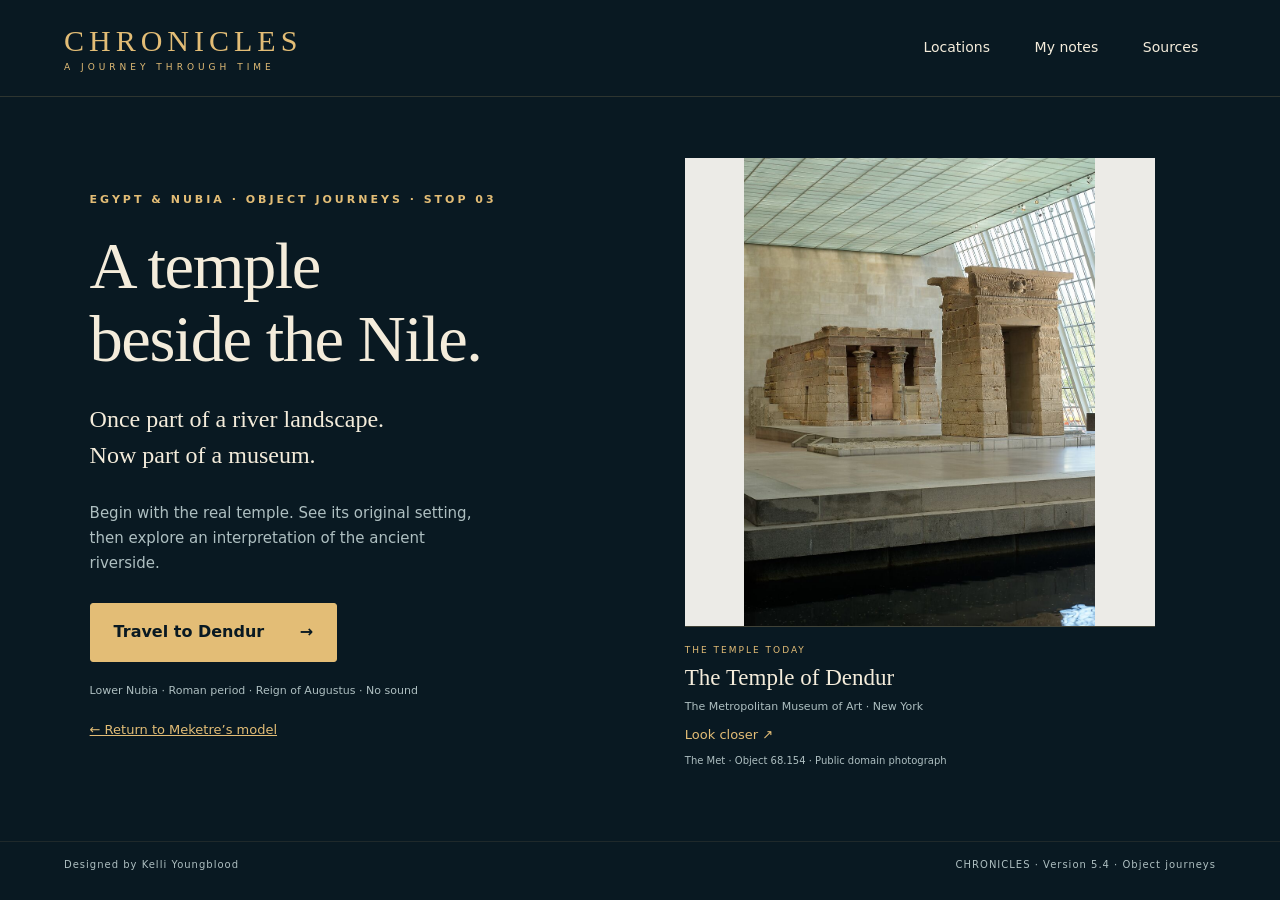
==== dendur.html @ 34f41ffd "Add files via upload" ====
<!doctype html><html lang="en"><head><meta charset="utf-8"><meta name="viewport" content="width=device-width,initial-scale=1"><title>CHRONICLES · A Temple Beside the Nile</title><meta name="description" content="Explore the Temple of Dendur from its museum home to its original Nubian setting."><link rel="stylesheet" href="styles.css?v=5.4"></head><body><a class="skip" href="#main">Skip to the tour</a><header><a class="brand" href="index.html">CHRONICLES<span>A JOURNEY THROUGH TIME</span></a><nav aria-label="Tour navigation"><button data-open="locations">Locations</button><button data-open="journal">My notes</button><button data-open="sources">Sources</button></nav></header><main id="main"><section class="museum" id="model" aria-labelledby="model-title"><div class="intro"><p class="eyebrow">EGYPT & NUBIA · OBJECT JOURNEYS · STOP 03</p><h1 id="model-title" tabindex="-1">A temple<br>beside the Nile.</h1><p class="lead">Once part of a river landscape.<br>Now part of a museum.</p><p class="instruction">Begin with the real temple. See its original setting, then explore an interpretation of the ancient riverside.</p><button id="travel" class="primary">Travel to Dendur <span aria-hidden="true">→</span></button><p class="small">Lower Nubia · Roman period · Reign of Augustus · No sound</p><a class="text-button" href="meketre.html">← Return to Meketre’s model</a></div><figure class="portrait model-photo"><img src="dendur-museum.jpg" alt="Museum photograph of the sandstone Temple of Dendur and its separate gateway inside The Met."><figcaption><span>THE TEMPLE TODAY</span><strong>The Temple of Dendur</strong>The Metropolitan Museum of Art · New York<button class="text-button" data-open="object">Look closer ↗</button><small>The Met · Object 68.154 · Public domain photograph</small></figcaption></figure></section><section id="context" class="context-screen tomb-context" hidden aria-labelledby="context-title"><div class="context-inner"><p class="eyebrow">LOWER NUBIA · THE ORIGINAL SITE</p><h1 id="context-title" tabindex="-1">Before the museum.</h1><p class="lead">A sacred home for Isis.</p><p>The temple was a dwelling for the goddess. Rituals and offerings of food, drink and clothing served her, supporting the community’s hopes for prosperity.</p><p>Dendur stood on the west bank of the Nile, south of modern Aswan. Its terrace rose above the river against a rocky slope.</p><p>This historical photograph records the temple at its original site—not how it looked when newly built.</p><button class="text-button" data-open="rescue">How did it reach New York? ↗</button><button class="primary" id="enter">Explore the ancient setting →</button><p class="small">Next: an artist’s interpretation of the riverside.</p></div><figure class="archive-photo"><p class="eyebrow">THE ORIGINAL LOCATION · CIRCA 1865–1885</p><img src="dendur-archive.jpg" alt="Antonio Beato’s historical photograph of Dendur’s gateway, small temple and terrace against a rocky slope."><figcaption><strong>Dendur in its landscape</strong><p>Photograph by Antonio Beato, circa 1865–1885, reproduced by The Met.</p><a href="https://www.metmuseum.org/essays/temple-of-dendur-gift-to-the-met" target="_blank" rel="noopener">View the museum’s account ↗</a></figcaption></figure></section><section id="bakery" class="workshop dendur" hidden aria-labelledby="bakery-title"><div class="scene-heading"><p class="eyebrow">LOWER NUBIA · REIGN OF AUGUSTUS</p><h1 id="bakery-title" tabindex="-1">Stone, river & belief.</h1><p>Choose a discovery. Compare with the real temple.</p></div><div class="hotspots" aria-label="Temple discoveries"><button class="hotspot stone" data-open="ritual"><span aria-hidden="true">+</span>A house for a goddess</button><button class="hotspot color" data-open="emperor"><span aria-hidden="true">+</span>An emperor as pharaoh</button><button class="hotspot studio" data-open="nature"><span aria-hidden="true">+</span>Nature in stone</button></div><div class="scene-bottom"><button id="return">← Return to the museum</button><button data-open="object">Compare with the real temple ↗</button><a href="index.html" class="journey-link">Return to the first journey →</a><p>AI-created interpretation · Landscape, color and restored details are interpretive.</p></div></section></main><footer><span>Designed by Kelli Youngblood</span><span>CHRONICLES · Version 5.4 · Object journeys</span></footer><dialog id="panel" aria-labelledby="panel-title"><button class="close" aria-label="Close panel">×</button><div id="panel-content"></div></dialog><div id="passage" aria-hidden="true"><p>DENDUR</p><span>Lower Nubia · Roman period</span></div><script src="dendur.js?v=5.4"></script></body></html>
---- styles.css ----
:root{color-scheme:dark;--ink:#091922;--panel:#102b36;--gold:#e3bd76;--cream:#f4ecdb;--muted:#aebfc1}*{box-sizing:border-box}body{margin:0;background:var(--ink);color:var(--cream);font:16px/1.65 system-ui,sans-serif}button,a{-webkit-tap-highlight-color:transparent}button{font:inherit;color:inherit;background:transparent;border:1px solid #63706c;border-radius:3px;padding:.65rem 1.05rem;cursor:pointer}button:hover{border-color:var(--gold);background:#e3bd7612}button:focus-visible,a:focus-visible,textarea:focus-visible{outline:3px solid var(--gold);outline-offset:5px}a{color:var(--gold)}header{display:flex;align-items:center;justify-content:space-between;padding:24px 5vw;border-bottom:1px solid #e3bd762b;gap:20px}.brand{text-decoration:none;font:30px Georgia,serif;letter-spacing:5px;color:var(--gold)}.brand span{display:block;font:9px system-ui;letter-spacing:4px;margin-top:4px}nav{display:flex;gap:9px}nav button{border-color:transparent;font-size:14px}h1,h2,h3{font-family:Georgia,serif;font-weight:400;line-height:1.1}h1{font-size:clamp(42px,5.2vw,76px);margin:20px 0 26px;letter-spacing:-1.5px}h1:focus{outline:none}h2{font-size:42px;color:var(--gold);margin:12px 0 28px}h3{font-size:24px;margin-top:30px}.eyebrow{color:var(--gold);font-size:11px;font-weight:600;letter-spacing:3px}.museum{max-width:1440px;margin:auto;min-height:calc(100svh - 156px);display:grid;grid-template-columns:1fr 1fr;align-items:center;gap:7vw;padding:38px 7vw 48px}.lead{font:24px/1.5 Georgia,serif}.instruction{max-width:410px;color:var(--muted);font-size:15px;margin:28px 0}.primary{background:var(--gold);color:var(--ink);border-color:var(--gold);font-weight:650;padding:15px 23px}.primary:hover{background:#f2cf8e}.primary span{margin-left:30px}.small,small{font-size:11px;color:var(--muted)}.small{margin-top:20px}.portrait{margin:0;align-self:center;max-width:470px;width:100%}.portrait img{width:100%;height:min(57svh,590px);object-fit:contain;display:block;background:#111c21}.portrait figcaption{border-top:1px solid #e3bd7640;padding-top:16px;font-size:11px;color:var(--muted)}figcaption span{font-size:9px;letter-spacing:2px;color:var(--gold);display:block}figcaption strong{font:23px Georgia,serif;color:var(--cream);display:block;margin:7px 0}figcaption small{display:block;font-size:10px}.text-button{border:0;padding:8px 0;color:var(--gold);display:block;font-size:13px}footer{display:flex;justify-content:space-between;padding:15px 5vw;font-size:10px;letter-spacing:1px;color:var(--muted);gap:15px;border-top:1px solid #e3bd761a}.workshop{position:relative;min-height:calc(100svh - 150px);background:linear-gradient(90deg,#07141dd9,transparent 75%),url('amarna-workshop.jpg') center/cover}.scene-heading{position:relative;padding:40px 5vw;max-width:720px}.scene-heading h1{font-size:clamp(36px,4vw,59px)}.scene-heading>p:last-child{color:#e4e3d8}.hotspots{height:360px;position:relative}.hotspot{position:absolute;background:#09212ce8;border:1px solid var(--gold);font:17px Georgia,serif;box-shadow:0 4px 22px #0005}.hotspot span{display:inline-grid;place-items:center;margin-right:10px;color:var(--gold);font:24px Georgia}.stone{left:12%;top:56%}.color{left:46%;top:68%}.studio{right:10%;top:12%}.scene-bottom{display:flex;align-items:center;flex-wrap:wrap;gap:12px;padding:20px 5vw;background:linear-gradient(transparent,#07141de6)}.scene-bottom button{background:#091922c9;font-size:12px}.scene-bottom p{margin-left:auto;max-width:290px;font-size:10px;color:#e8e0d2}dialog{border:1px solid #b08d52;border-radius:5px;background:var(--panel);color:var(--cream);width:min(680px,92vw);max-height:86svh;padding:45px;box-shadow:0 30px 100px #000a}dialog::backdrop{background:#030c14c9;backdrop-filter:blur(5px)}.close{position:absolute;right:12px;top:8px;font-size:30px;border:0;padding:0 12px}.detail-label{font-size:10px;letter-spacing:2px;color:var(--gold)}dialog p,dialog li{color:#d0dddc}dialog a{overflow-wrap:anywhere}dialog ul{padding-left:22px}dialog .source{font-size:12px;border-top:1px solid #e3bd7633;padding-top:16px;margin-top:24px}.object-detail{width:100%;max-height:50svh;object-fit:contain;background:#111c21}.location{width:100%;text-align:left;margin:12px 0;display:flex;justify-content:space-between;align-items:center}.location small{color:var(--gold)}textarea{width:100%;min-height:160px;background:var(--ink);color:var(--cream);border:1px solid #63706c;border-radius:3px;padding:15px;font:16px/1.5 system-ui}.note-actions{display:flex;gap:12px;margin-top:16px;flex-wrap:wrap}#note-status{min-height:1.5em;font-size:12px;color:var(--gold)}.skip{position:absolute;left:15px;top:-100px;z-index:20;background:var(--ink);padding:10px}.skip:focus{top:10px}#passage{position:fixed;inset:0;background:#081922;display:grid;place-content:center;text-align:center;z-index:30;pointer-events:none;opacity:0;transition:opacity .35s}#passage p{font:42px Georgia;letter-spacing:12px;color:var(--gold);margin:0 0 12px}#passage span{font-size:13px;letter-spacing:3px}#passage.active{opacity:1}[hidden]{display:none!important}@media(max-width:700px){header{padding:18px 6vw;align-items:flex-start}.brand{font-size:21px;letter-spacing:3px}.brand span{font-size:7px;letter-spacing:2px}nav{gap:0;flex-wrap:wrap;justify-content:flex-end;max-width:160px}nav button{padding:4px 7px;font-size:11px}.museum{grid-template-columns:1fr;padding:28px 7vw;gap:30px}.intro h1{font-size:48px}.lead{font-size:21px}.portrait{max-width:100%}.portrait img{height:440px;max-height:65svh}.workshop{background-position:60% center;min-height:850px}.scene-heading{padding:28px 7vw}.scene-heading h1{font-size:39px}.hotspots{height:390px;display:flex;flex-direction:column;justify-content:end;align-items:flex-start;gap:18px;padding:0 7vw 24px}.hotspot{position:static;font-size:16px}.scene-bottom{padding:20px 7vw}.scene-bottom p{margin-left:0;max-width:none}dialog{padding:40px 24px 24px}h2{font-size:34px}footer{font-size:9px;letter-spacing:0}}@media(prefers-reduced-motion:reduce){*{scroll-behavior:auto!important;transition:none!important}}

.queen{position:relative;min-height:calc(100svh - 150px);display:flex;align-items:center;background:linear-gradient(90deg,#07141df5 0%,#07141dce 34%,#07141d22 70%),url('nefertiti-interpretation.jpg') center/cover}.queen-copy{max-width:620px;padding:45px 5vw 70px}.queen-copy>p:not(.eyebrow){max-width:440px}.queen-copy>p:not(.lead):not(.eyebrow){font-size:15px;color:#d5dddd;margin:24px 0}.queen-copy h1{font-size:clamp(42px,4.6vw,66px)}.queen-copy .lead{font-size:23px}.queen-copy .primary{margin-top:12px}.interpretation{position:absolute;right:20px;bottom:10px;font-size:10px;color:#f0e8d6;background:#091922b0;padding:6px 10px;max-width:350px}.queen-copy .text-button{margin-top:5px}@media(max-width:700px){.queen{min-height:1050px;align-items:flex-end;background-position:65% top;background-size:auto 650px;background-repeat:no-repeat;background-color:var(--ink)}.queen:before{content:"";position:absolute;inset:0;background:linear-gradient(transparent 250px,#091922 580px)}.queen-copy{position:relative;padding:450px 7vw 85px;max-width:none}.queen-copy>p:not(.eyebrow){max-width:none}.interpretation{bottom:8px;left:7vw;right:7vw;max-width:none}.queen-copy h1{font-size:43px}}
.model-photo img{height:min(52svh,500px);object-fit:contain;background:#ecebe7}.context-screen{min-height:calc(100svh - 150px);display:grid;align-items:center;background:radial-gradient(ellipse at 80% 40%,#66523955,transparent 70%),#091922}.context-inner{max-width:800px;padding:60px 8vw}.context-inner>p:not(.eyebrow){max-width:540px;color:#cbd5d3}.context-inner h1{font-size:clamp(40px,4.8vw,65px)}.context-inner .primary{margin-top:20px}.bakery{background-image:linear-gradient(90deg,#07141ddd,transparent 78%),url('thebes-bakery.jpg')}.journey-link{display:inline-block;border:1px solid #e3bd7680;border-radius:3px;padding:12px 18px;color:var(--gold);text-decoration:none;margin:12px 0}.journey-link:hover{background:#e3bd7612}a.location{text-decoration:none;border:1px solid #63706c;border-radius:3px;padding:.65rem 1.05rem;color:var(--cream)}@media(max-width:700px){.model-photo img{height:auto;min-height:220px}.context-inner{padding:45px 7vw}.bakery{background-position:50% center}}

.tomb-context{grid-template-columns:minmax(0,1.2fr) minmax(0,1fr);gap:4vw;padding:35px 7vw}.tomb-context .context-inner{padding:20px 0;max-width:660px}.tomb-context h1{font-size:clamp(38px,4.2vw,60px)}.archive-photo{margin:0;max-width:460px}.archive-photo img{display:block;width:100%;max-width:380px;image-rendering:auto;border:1px solid #e3bd7633}.archive-photo figcaption{max-width:380px;padding-top:18px;font-size:12px;color:var(--muted)}.archive-photo figcaption strong{font-size:24px}.archive-photo figcaption p{margin:10px 0}.archive-photo figcaption a{font-size:12px}@media(max-width:800px){.tomb-context{grid-template-columns:1fr;padding:35px 7vw;gap:25px}.archive-photo{padding-bottom:30px}.tomb-context .context-inner{padding:0}.archive-photo img{max-width:100%;width:350px}}

.dendur{background-image:linear-gradient(90deg,#07141dd9,transparent 78%),url('dendur-riverside.jpg')}.dendur .scene-heading{max-width:680px}.dendur .stone{top:65%}.dendur .color{top:72%}.dendur .studio{top:20%}
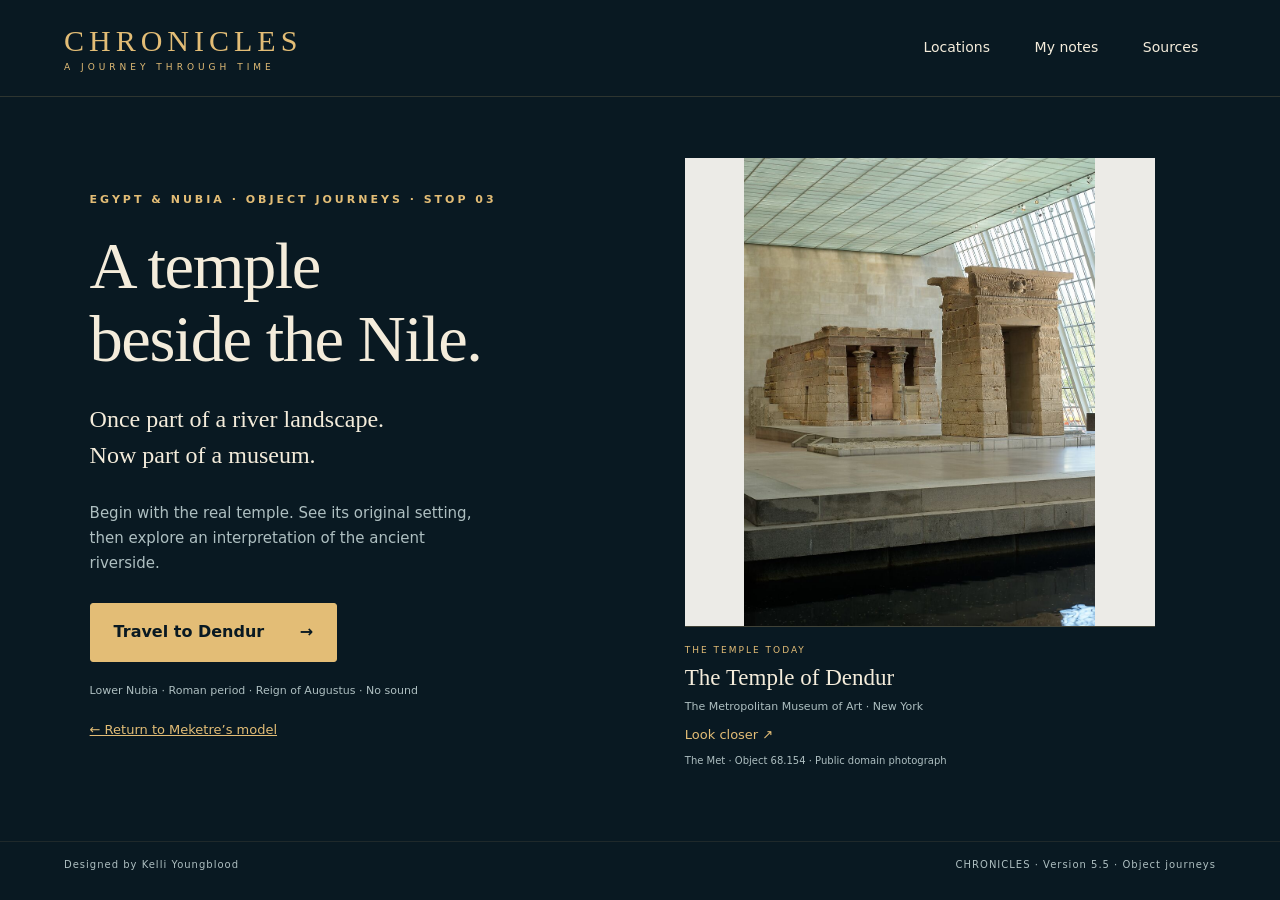
==== commit 0891f662: "Add files via upload" ====
--- a/dendur.html
+++ b/dendur.html
@@ -1 +1 @@
-<!doctype html><html lang="en"><head><meta charset="utf-8"><meta name="viewport" content="width=device-width,initial-scale=1"><title>CHRONICLES · A Temple Beside the Nile</title><meta name="description" content="Explore the Temple of Dendur from its museum home to its original Nubian setting."><link rel="stylesheet" href="styles.css?v=5.4"></head><body><a class="skip" href="#main">Skip to the tour</a><header><a class="brand" href="index.html">CHRONICLES<span>A JOURNEY THROUGH TIME</span></a><nav aria-label="Tour navigation"><button data-open="locations">Locations</button><button data-open="journal">My notes</button><button data-open="sources">Sources</button></nav></header><main id="main"><section class="museum" id="model" aria-labelledby="model-title"><div class="intro"><p class="eyebrow">EGYPT & NUBIA · OBJECT JOURNEYS · STOP 03</p><h1 id="model-title" tabindex="-1">A temple<br>beside the Nile.</h1><p class="lead">Once part of a river landscape.<br>Now part of a museum.</p><p class="instruction">Begin with the real temple. See its original setting, then explore an interpretation of the ancient riverside.</p><button id="travel" class="primary">Travel to Dendur <span aria-hidden="true">→</span></button><p class="small">Lower Nubia · Roman period · Reign of Augustus · No sound</p><a class="text-button" href="meketre.html">← Return to Meketre’s model</a></div><figure class="portrait model-photo"><img src="dendur-museum.jpg" alt="Museum photograph of the sandstone Temple of Dendur and its separate gateway inside The Met."><figcaption><span>THE TEMPLE TODAY</span><strong>The Temple of Dendur</strong>The Metropolitan Museum of Art · New York<button class="text-button" data-open="object">Look closer ↗</button><small>The Met · Object 68.154 · Public domain photograph</small></figcaption></figure></section><section id="context" class="context-screen tomb-context" hidden aria-labelledby="context-title"><div class="context-inner"><p class="eyebrow">LOWER NUBIA · THE ORIGINAL SITE</p><h1 id="context-title" tabindex="-1">Before the museum.</h1><p class="lead">A sacred home for Isis.</p><p>The temple was a dwelling for the goddess. Rituals and offerings of food, drink and clothing served her, supporting the community’s hopes for prosperity.</p><p>Dendur stood on the west bank of the Nile, south of modern Aswan. Its terrace rose above the river against a rocky slope.</p><p>This historical photograph records the temple at its original site—not how it looked when newly built.</p><button class="text-button" data-open="rescue">How did it reach New York? ↗</button><button class="primary" id="enter">Explore the ancient setting →</button><p class="small">Next: an artist’s interpretation of the riverside.</p></div><figure class="archive-photo"><p class="eyebrow">THE ORIGINAL LOCATION · CIRCA 1865–1885</p><img src="dendur-archive.jpg" alt="Antonio Beato’s historical photograph of Dendur’s gateway, small temple and terrace against a rocky slope."><figcaption><strong>Dendur in its landscape</strong><p>Photograph by Antonio Beato, circa 1865–1885, reproduced by The Met.</p><a href="https://www.metmuseum.org/essays/temple-of-dendur-gift-to-the-met" target="_blank" rel="noopener">View the museum’s account ↗</a></figcaption></figure></section><section id="bakery" class="workshop dendur" hidden aria-labelledby="bakery-title"><div class="scene-heading"><p class="eyebrow">LOWER NUBIA · REIGN OF AUGUSTUS</p><h1 id="bakery-title" tabindex="-1">Stone, river & belief.</h1><p>Choose a discovery. Compare with the real temple.</p></div><div class="hotspots" aria-label="Temple discoveries"><button class="hotspot stone" data-open="ritual"><span aria-hidden="true">+</span>A house for a goddess</button><button class="hotspot color" data-open="emperor"><span aria-hidden="true">+</span>An emperor as pharaoh</button><button class="hotspot studio" data-open="nature"><span aria-hidden="true">+</span>Nature in stone</button></div><div class="scene-bottom"><button id="return">← Return to the museum</button><button data-open="object">Compare with the real temple ↗</button><a href="index.html" class="journey-link">Return to the first journey →</a><p>AI-created interpretation · Landscape, color and restored details are interpretive.</p></div></section></main><footer><span>Designed by Kelli Youngblood</span><span>CHRONICLES · Version 5.4 · Object journeys</span></footer><dialog id="panel" aria-labelledby="panel-title"><button class="close" aria-label="Close panel">×</button><div id="panel-content"></div></dialog><div id="passage" aria-hidden="true"><p>DENDUR</p><span>Lower Nubia · Roman period</span></div><script src="dendur.js?v=5.4"></script></body></html>
+<!doctype html><html lang="en"><head><meta charset="utf-8"><meta name="viewport" content="width=device-width,initial-scale=1"><title>CHRONICLES · A Temple Beside the Nile</title><meta name="description" content="Explore the Temple of Dendur from its museum home to its original Nubian setting."><link rel="stylesheet" href="styles.css?v=5.5"></head><body><a class="skip" href="#main">Skip to the tour</a><header><a class="brand" href="index.html">CHRONICLES<span>A JOURNEY THROUGH TIME</span></a><nav aria-label="Tour navigation"><button data-open="locations">Locations</button><button data-open="journal">My notes</button><button data-open="sources">Sources</button></nav></header><main id="main"><section class="museum" id="model" aria-labelledby="model-title"><div class="intro"><p class="eyebrow">EGYPT & NUBIA · OBJECT JOURNEYS · STOP 03</p><h1 id="model-title" tabindex="-1">A temple<br>beside the Nile.</h1><p class="lead">Once part of a river landscape.<br>Now part of a museum.</p><p class="instruction">Begin with the real temple. See its original setting, then explore an interpretation of the ancient riverside.</p><button id="travel" class="primary">Travel to Dendur <span aria-hidden="true">→</span></button><p class="small">Lower Nubia · Roman period · Reign of Augustus · No sound</p><a class="text-button" href="meketre.html">← Return to Meketre’s model</a></div><figure class="portrait model-photo"><img src="dendur-museum.jpg" alt="Museum photograph of the sandstone Temple of Dendur and its separate gateway inside The Met."><figcaption><span>THE TEMPLE TODAY</span><strong>The Temple of Dendur</strong>The Metropolitan Museum of Art · New York<button class="text-button" data-open="object">Look closer ↗</button><small>The Met · Object 68.154 · Public domain photograph</small></figcaption></figure></section><section id="context" class="context-screen tomb-context" hidden aria-labelledby="context-title"><div class="context-inner"><p class="eyebrow">LOWER NUBIA · THE ORIGINAL SITE</p><h1 id="context-title" tabindex="-1">Before the museum.</h1><p class="lead">A sacred home for Isis.</p><p>The temple was a dwelling for the goddess. Rituals and offerings of food, drink and clothing served her, supporting the community’s hopes for prosperity.</p><p>Dendur stood on the west bank of the Nile, south of modern Aswan. Its terrace rose above the river against a rocky slope.</p><p>This historical photograph records the temple at its original site—not how it looked when newly built.</p><button class="text-button" data-open="rescue">How did it reach New York? ↗</button><button class="primary" id="enter">Explore the ancient setting →</button><p class="small">Next: an artist’s interpretation of the riverside.</p></div><figure class="archive-photo"><p class="eyebrow">THE ORIGINAL LOCATION · CIRCA 1865–1885</p><img src="dendur-archive.jpg" alt="Antonio Beato’s historical photograph of Dendur’s gateway, small temple and terrace against a rocky slope."><figcaption><strong>Dendur in its landscape</strong><p>Photograph by Antonio Beato, circa 1865–1885, reproduced by The Met.</p><a href="https://www.metmuseum.org/essays/temple-of-dendur-gift-to-the-met" target="_blank" rel="noopener">View the museum’s account ↗</a></figcaption></figure></section><section id="bakery" class="workshop dendur" hidden aria-labelledby="bakery-title"><div class="scene-heading"><p class="eyebrow">LOWER NUBIA · REIGN OF AUGUSTUS</p><h1 id="bakery-title" tabindex="-1">Stone, river & belief.</h1><p>Choose a discovery. Compare with the real temple.</p></div><div class="hotspots" aria-label="Temple discoveries"><button class="hotspot stone" data-open="ritual"><span aria-hidden="true">+</span>A house for a goddess</button><button class="hotspot color" data-open="emperor"><span aria-hidden="true">+</span>An emperor as pharaoh</button><button class="hotspot studio" data-open="nature"><span aria-hidden="true">+</span>Nature in stone</button></div><div class="scene-bottom"><button id="return">← Return to the museum</button><button data-open="object">Compare with the real temple ↗</button><a href="index.html" class="journey-link">Return to the first journey →</a><p>AI-created interpretation · Landscape, color and restored details are interpretive.</p></div></section></main><footer><span>Designed by Kelli Youngblood</span><span>CHRONICLES · Version 5.5 · Object journeys</span></footer><dialog id="panel" aria-labelledby="panel-title"><button class="close" aria-label="Close panel">×</button><div id="panel-content"></div></dialog><div id="passage" aria-hidden="true"><p>DENDUR</p><span>Lower Nubia · Roman period</span></div><script src="dendur.js?v=5.5"></script></body></html>
--- a/styles.css
+++ b/styles.css
@@ -6,3 +6,5 @@
 .tomb-context{grid-template-columns:minmax(0,1.2fr) minmax(0,1fr);gap:4vw;padding:35px 7vw}.tomb-context .context-inner{padding:20px 0;max-width:660px}.tomb-context h1{font-size:clamp(38px,4.2vw,60px)}.archive-photo{margin:0;max-width:460px}.archive-photo img{display:block;width:100%;max-width:380px;image-rendering:auto;border:1px solid #e3bd7633}.archive-photo figcaption{max-width:380px;padding-top:18px;font-size:12px;color:var(--muted)}.archive-photo figcaption strong{font-size:24px}.archive-photo figcaption p{margin:10px 0}.archive-photo figcaption a{font-size:12px}@media(max-width:800px){.tomb-context{grid-template-columns:1fr;padding:35px 7vw;gap:25px}.archive-photo{padding-bottom:30px}.tomb-context .context-inner{padding:0}.archive-photo img{max-width:100%;width:350px}}
 
 .dendur{background-image:linear-gradient(90deg,#07141dd9,transparent 78%),url('dendur-riverside.jpg')}.dendur .scene-heading{max-width:680px}.dendur .stone{top:65%}.dendur .color{top:72%}.dendur .studio{top:20%}
+
+.relief-photo{margin:0 0 22px}.relief-photo img{display:block;width:100%;height:auto;max-height:58svh;object-fit:contain;background:#0a2029}.relief-photo figcaption{padding:14px 0;border-bottom:1px solid #e3bd7633}.relief-photo figcaption strong{font:17px system-ui,sans-serif;color:var(--gold)}.relief-photo figcaption p{font-size:13px;margin:8px 0}.relief-photo figcaption small{font-size:10px;display:block}
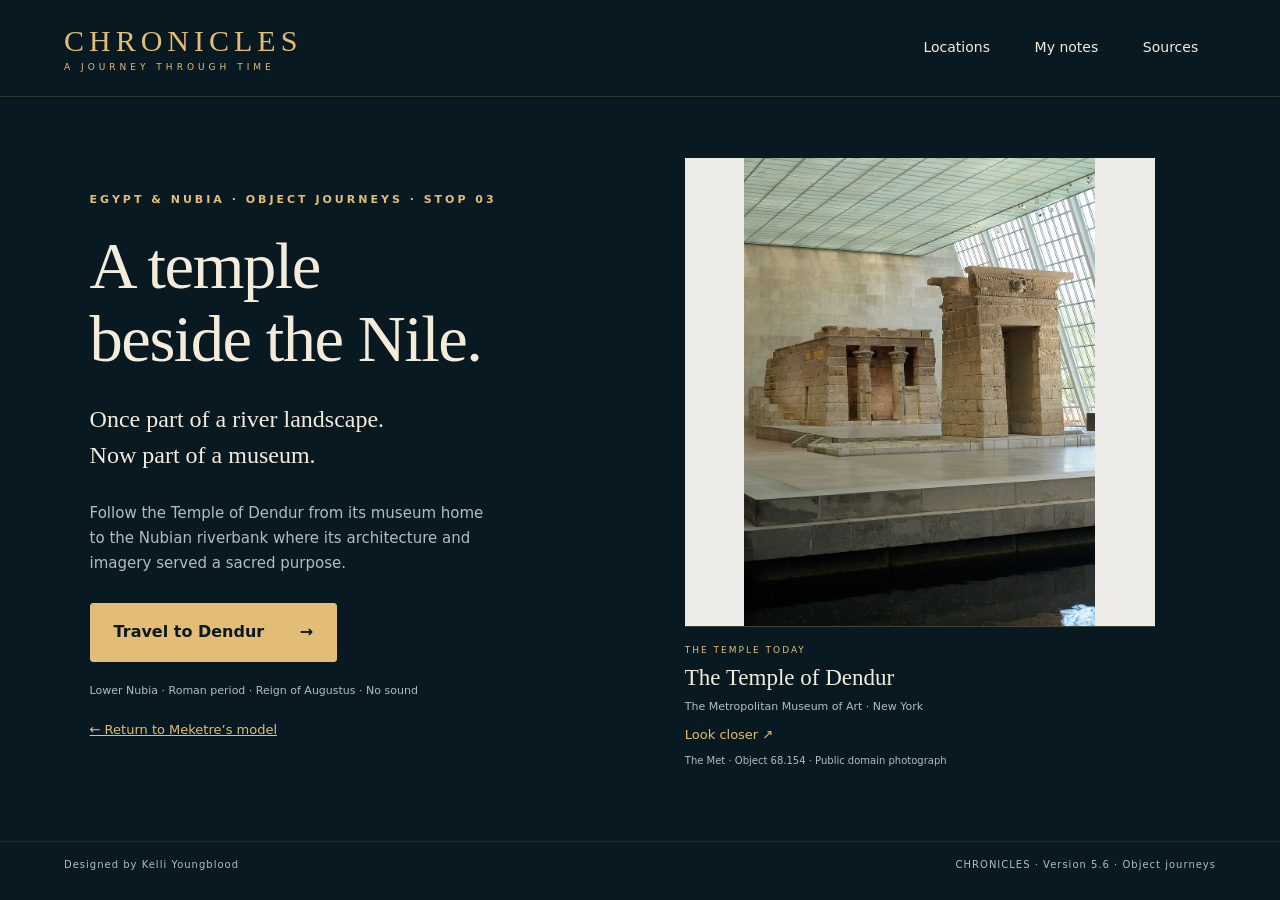
==== commit 759aea1b: "Add files via upload" ====
--- a/dendur.html
+++ b/dendur.html
@@ -1 +1 @@
-<!doctype html><html lang="en"><head><meta charset="utf-8"><meta name="viewport" content="width=device-width,initial-scale=1"><title>CHRONICLES · A Temple Beside the Nile</title><meta name="description" content="Explore the Temple of Dendur from its museum home to its original Nubian setting."><link rel="stylesheet" href="styles.css?v=5.5"></head><body><a class="skip" href="#main">Skip to the tour</a><header><a class="brand" href="index.html">CHRONICLES<span>A JOURNEY THROUGH TIME</span></a><nav aria-label="Tour navigation"><button data-open="locations">Locations</button><button data-open="journal">My notes</button><button data-open="sources">Sources</button></nav></header><main id="main"><section class="museum" id="model" aria-labelledby="model-title"><div class="intro"><p class="eyebrow">EGYPT & NUBIA · OBJECT JOURNEYS · STOP 03</p><h1 id="model-title" tabindex="-1">A temple<br>beside the Nile.</h1><p class="lead">Once part of a river landscape.<br>Now part of a museum.</p><p class="instruction">Begin with the real temple. See its original setting, then explore an interpretation of the ancient riverside.</p><button id="travel" class="primary">Travel to Dendur <span aria-hidden="true">→</span></button><p class="small">Lower Nubia · Roman period · Reign of Augustus · No sound</p><a class="text-button" href="meketre.html">← Return to Meketre’s model</a></div><figure class="portrait model-photo"><img src="dendur-museum.jpg" alt="Museum photograph of the sandstone Temple of Dendur and its separate gateway inside The Met."><figcaption><span>THE TEMPLE TODAY</span><strong>The Temple of Dendur</strong>The Metropolitan Museum of Art · New York<button class="text-button" data-open="object">Look closer ↗</button><small>The Met · Object 68.154 · Public domain photograph</small></figcaption></figure></section><section id="context" class="context-screen tomb-context" hidden aria-labelledby="context-title"><div class="context-inner"><p class="eyebrow">LOWER NUBIA · THE ORIGINAL SITE</p><h1 id="context-title" tabindex="-1">Before the museum.</h1><p class="lead">A sacred home for Isis.</p><p>The temple was a dwelling for the goddess. Rituals and offerings of food, drink and clothing served her, supporting the community’s hopes for prosperity.</p><p>Dendur stood on the west bank of the Nile, south of modern Aswan. Its terrace rose above the river against a rocky slope.</p><p>This historical photograph records the temple at its original site—not how it looked when newly built.</p><button class="text-button" data-open="rescue">How did it reach New York? ↗</button><button class="primary" id="enter">Explore the ancient setting →</button><p class="small">Next: an artist’s interpretation of the riverside.</p></div><figure class="archive-photo"><p class="eyebrow">THE ORIGINAL LOCATION · CIRCA 1865–1885</p><img src="dendur-archive.jpg" alt="Antonio Beato’s historical photograph of Dendur’s gateway, small temple and terrace against a rocky slope."><figcaption><strong>Dendur in its landscape</strong><p>Photograph by Antonio Beato, circa 1865–1885, reproduced by The Met.</p><a href="https://www.metmuseum.org/essays/temple-of-dendur-gift-to-the-met" target="_blank" rel="noopener">View the museum’s account ↗</a></figcaption></figure></section><section id="bakery" class="workshop dendur" hidden aria-labelledby="bakery-title"><div class="scene-heading"><p class="eyebrow">LOWER NUBIA · REIGN OF AUGUSTUS</p><h1 id="bakery-title" tabindex="-1">Stone, river & belief.</h1><p>Choose a discovery. Compare with the real temple.</p></div><div class="hotspots" aria-label="Temple discoveries"><button class="hotspot stone" data-open="ritual"><span aria-hidden="true">+</span>A house for a goddess</button><button class="hotspot color" data-open="emperor"><span aria-hidden="true">+</span>An emperor as pharaoh</button><button class="hotspot studio" data-open="nature"><span aria-hidden="true">+</span>Nature in stone</button></div><div class="scene-bottom"><button id="return">← Return to the museum</button><button data-open="object">Compare with the real temple ↗</button><a href="index.html" class="journey-link">Return to the first journey →</a><p>AI-created interpretation · Landscape, color and restored details are interpretive.</p></div></section></main><footer><span>Designed by Kelli Youngblood</span><span>CHRONICLES · Version 5.5 · Object journeys</span></footer><dialog id="panel" aria-labelledby="panel-title"><button class="close" aria-label="Close panel">×</button><div id="panel-content"></div></dialog><div id="passage" aria-hidden="true"><p>DENDUR</p><span>Lower Nubia · Roman period</span></div><script src="dendur.js?v=5.5"></script></body></html>
+<!doctype html><html lang="en"><head><meta charset="utf-8"><meta name="viewport" content="width=device-width,initial-scale=1"><title>CHRONICLES · A Temple Beside the Nile</title><meta name="description" content="Explore the Temple of Dendur from its museum home to its original Nubian setting."><link rel="stylesheet" href="styles.css?v=5.6"></head><body><a class="skip" href="#main">Skip to the tour</a><header><a class="brand" href="index.html">CHRONICLES<span>A JOURNEY THROUGH TIME</span></a><nav aria-label="Tour navigation"><button data-open="locations">Locations</button><button data-open="journal">My notes</button><button data-open="sources">Sources</button></nav></header><main id="main"><section class="museum" id="model" aria-labelledby="model-title"><div class="intro"><p class="eyebrow">EGYPT & NUBIA · OBJECT JOURNEYS · STOP 03</p><h1 id="model-title" tabindex="-1">A temple<br>beside the Nile.</h1><p class="lead">Once part of a river landscape.<br>Now part of a museum.</p><p class="instruction">Follow the Temple of Dendur from its museum home to the Nubian riverbank where its architecture and imagery served a sacred purpose.</p><button id="travel" class="primary">Travel to Dendur <span aria-hidden="true">→</span></button><p class="small">Lower Nubia · Roman period · Reign of Augustus · No sound</p><a class="text-button" href="meketre.html">← Return to Meketre’s model</a></div><figure class="portrait model-photo"><img src="dendur-museum.jpg" alt="Museum photograph of the sandstone Temple of Dendur and its separate gateway inside The Met."><figcaption><span>THE TEMPLE TODAY</span><strong>The Temple of Dendur</strong>The Metropolitan Museum of Art · New York<button class="text-button" data-open="object">Look closer ↗</button><small>The Met · Object 68.154 · Public domain photograph</small></figcaption></figure></section><section id="context" class="context-screen tomb-context" hidden aria-labelledby="context-title"><div class="context-inner"><p class="eyebrow">LOWER NUBIA · THE ORIGINAL SITE</p><h1 id="context-title" tabindex="-1">Before the museum.</h1><p class="lead">A sacred home for Isis.</p><p>The temple was a dwelling for the goddess. Rituals and offerings of food, drink and clothing served her, supporting the community’s hopes for prosperity.</p><p>Dendur stood on the west bank of the Nile, south of modern Aswan. Its terrace rose above the river against a rocky slope.</p><p>This historical photograph records the temple at its original site—not how it looked when newly built.</p><button class="text-button" data-open="rescue">How did it reach New York? ↗</button><button class="primary" id="enter">Explore the ancient setting →</button><p class="small">Next: an artist’s interpretation of the riverside.</p></div><figure class="archive-photo"><p class="eyebrow">THE ORIGINAL LOCATION · CIRCA 1865–1885</p><img src="dendur-archive.jpg" alt="Antonio Beato’s historical photograph of Dendur’s gateway, small temple and terrace against a rocky slope."><figcaption><strong>Dendur in its landscape</strong><p>Photograph by Antonio Beato, circa 1865–1885, reproduced by The Met.</p><a href="https://www.metmuseum.org/essays/temple-of-dendur-gift-to-the-met" target="_blank" rel="noopener">View the museum’s account ↗</a></figcaption></figure></section><section id="bakery" class="workshop dendur" hidden aria-labelledby="bakery-title"><div class="scene-heading"><p class="eyebrow">LOWER NUBIA · REIGN OF AUGUSTUS</p><h1 id="bakery-title" tabindex="-1">Stone, river & belief.</h1><p>Choose a discovery. Compare with the real temple.</p></div><div class="hotspots" aria-label="Temple discoveries"><button class="hotspot stone" data-open="ritual"><span aria-hidden="true">+</span>A house for a goddess</button><button class="hotspot color" data-open="emperor"><span aria-hidden="true">+</span>An emperor as pharaoh</button><button class="hotspot studio" data-open="nature"><span aria-hidden="true">+</span>Nature in stone</button></div><div class="scene-bottom"><button id="return">← Return to the museum</button><button data-open="object">Compare with the real temple ↗</button><a href="index.html" class="journey-link">Return to the first journey →</a><p>AI-created interpretation · Landscape, color and restored details are interpretive.</p></div></section></main><footer><span>Designed by Kelli Youngblood</span><span>CHRONICLES · Version 5.6 · Object journeys</span></footer><dialog id="panel" aria-labelledby="panel-title"><button class="close" aria-label="Close panel">×</button><div id="panel-content"></div></dialog><div id="passage" aria-hidden="true"><p>DENDUR</p><span>Lower Nubia · Roman period</span></div><script src="dendur.js?v=5.6"></script></body></html>
--- a/styles.css
+++ b/styles.css
@@ -8,3 +8,5 @@
 .dendur{background-image:linear-gradient(90deg,#07141dd9,transparent 78%),url('dendur-riverside.jpg')}.dendur .scene-heading{max-width:680px}.dendur .stone{top:65%}.dendur .color{top:72%}.dendur .studio{top:20%}
 
 .relief-photo{margin:0 0 22px}.relief-photo img{display:block;width:100%;height:auto;max-height:58svh;object-fit:contain;background:#0a2029}.relief-photo figcaption{padding:14px 0;border-bottom:1px solid #e3bd7633}.relief-photo figcaption strong{font:17px system-ui,sans-serif;color:var(--gold)}.relief-photo figcaption p{font-size:13px;margin:8px 0}.relief-photo figcaption small{font-size:10px;display:block}
+
+.evidence-figure{margin:24px 0}.evidence-figure>img{display:block;width:100%;height:auto;object-fit:contain}.evidence-figure figcaption{padding:12px 0 16px;border-bottom:1px solid #e3bd7633;color:var(--muted);font-size:11px;line-height:1.6}.evidence-figure figcaption strong{font:18px Georgia,serif;color:var(--cream);display:block}.evidence-figure figcaption p{font-size:12px;margin:8px 0}.evidence-details{border:1px solid #e3bd7640;padding:12px;margin:18px 0}.evidence-details summary{cursor:pointer;color:var(--gold);font-size:14px}.evidence-figure.plan>img{max-height:580px;background:#fff}.base-detail{height:170px;overflow:hidden;background:#10212a;position:relative}.base-detail img{width:100%;height:auto;position:absolute;bottom:-14%;left:0}.evidence-details>.object-detail{margin-top:14px}@media(max-width:500px){.base-detail{height:120px}.base-detail img{bottom:-6%}}
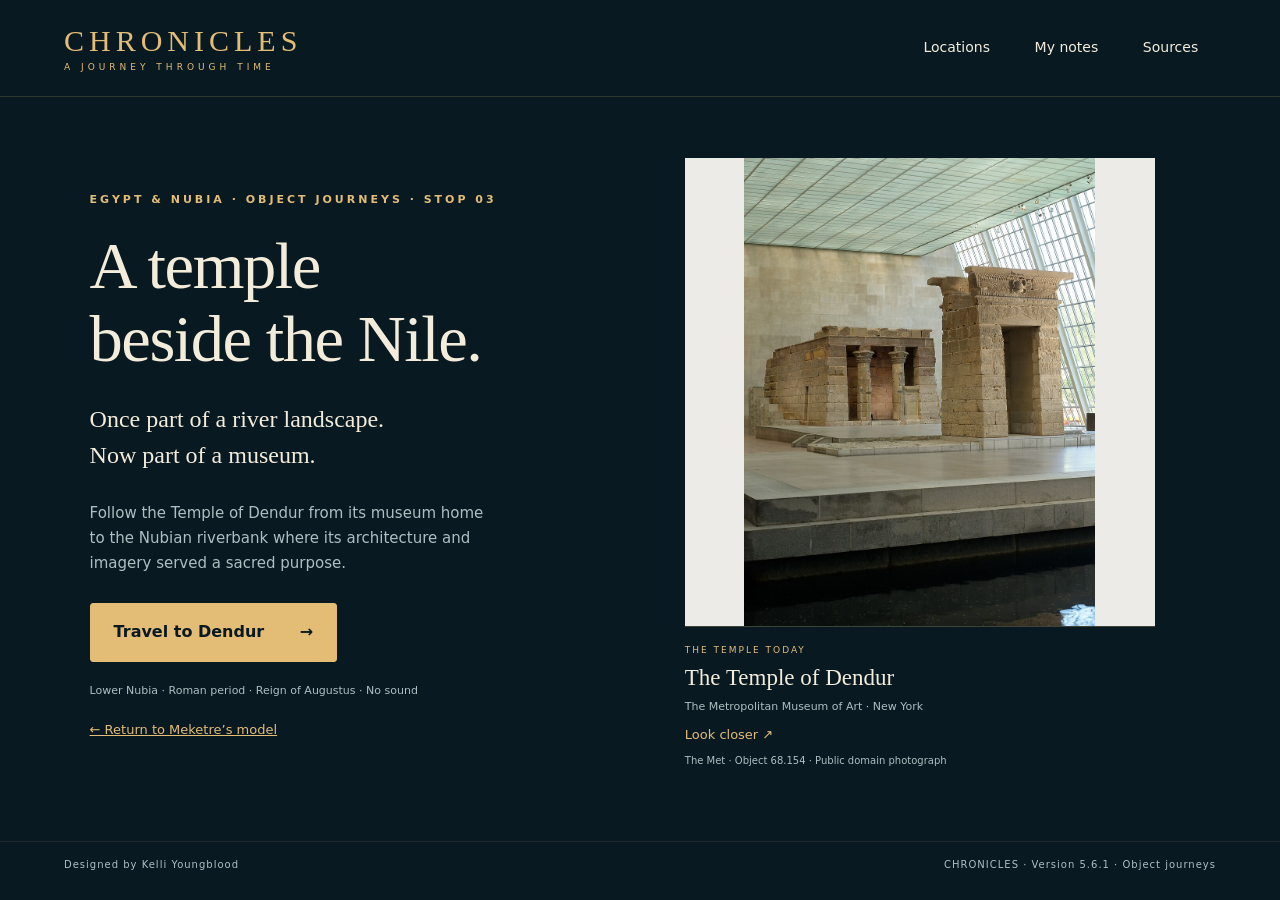
==== commit 6e5d0e3e: "Add files via upload" ====
--- a/dendur.html
+++ b/dendur.html
@@ -1 +1 @@
-<!doctype html><html lang="en"><head><meta charset="utf-8"><meta name="viewport" content="width=device-width,initial-scale=1"><title>CHRONICLES · A Temple Beside the Nile</title><meta name="description" content="Explore the Temple of Dendur from its museum home to its original Nubian setting."><link rel="stylesheet" href="styles.css?v=5.6"></head><body><a class="skip" href="#main">Skip to the tour</a><header><a class="brand" href="index.html">CHRONICLES<span>A JOURNEY THROUGH TIME</span></a><nav aria-label="Tour navigation"><button data-open="locations">Locations</button><button data-open="journal">My notes</button><button data-open="sources">Sources</button></nav></header><main id="main"><section class="museum" id="model" aria-labelledby="model-title"><div class="intro"><p class="eyebrow">EGYPT & NUBIA · OBJECT JOURNEYS · STOP 03</p><h1 id="model-title" tabindex="-1">A temple<br>beside the Nile.</h1><p class="lead">Once part of a river landscape.<br>Now part of a museum.</p><p class="instruction">Follow the Temple of Dendur from its museum home to the Nubian riverbank where its architecture and imagery served a sacred purpose.</p><button id="travel" class="primary">Travel to Dendur <span aria-hidden="true">→</span></button><p class="small">Lower Nubia · Roman period · Reign of Augustus · No sound</p><a class="text-button" href="meketre.html">← Return to Meketre’s model</a></div><figure class="portrait model-photo"><img src="dendur-museum.jpg" alt="Museum photograph of the sandstone Temple of Dendur and its separate gateway inside The Met."><figcaption><span>THE TEMPLE TODAY</span><strong>The Temple of Dendur</strong>The Metropolitan Museum of Art · New York<button class="text-button" data-open="object">Look closer ↗</button><small>The Met · Object 68.154 · Public domain photograph</small></figcaption></figure></section><section id="context" class="context-screen tomb-context" hidden aria-labelledby="context-title"><div class="context-inner"><p class="eyebrow">LOWER NUBIA · THE ORIGINAL SITE</p><h1 id="context-title" tabindex="-1">Before the museum.</h1><p class="lead">A sacred home for Isis.</p><p>The temple was a dwelling for the goddess. Rituals and offerings of food, drink and clothing served her, supporting the community’s hopes for prosperity.</p><p>Dendur stood on the west bank of the Nile, south of modern Aswan. Its terrace rose above the river against a rocky slope.</p><p>This historical photograph records the temple at its original site—not how it looked when newly built.</p><button class="text-button" data-open="rescue">How did it reach New York? ↗</button><button class="primary" id="enter">Explore the ancient setting →</button><p class="small">Next: an artist’s interpretation of the riverside.</p></div><figure class="archive-photo"><p class="eyebrow">THE ORIGINAL LOCATION · CIRCA 1865–1885</p><img src="dendur-archive.jpg" alt="Antonio Beato’s historical photograph of Dendur’s gateway, small temple and terrace against a rocky slope."><figcaption><strong>Dendur in its landscape</strong><p>Photograph by Antonio Beato, circa 1865–1885, reproduced by The Met.</p><a href="https://www.metmuseum.org/essays/temple-of-dendur-gift-to-the-met" target="_blank" rel="noopener">View the museum’s account ↗</a></figcaption></figure></section><section id="bakery" class="workshop dendur" hidden aria-labelledby="bakery-title"><div class="scene-heading"><p class="eyebrow">LOWER NUBIA · REIGN OF AUGUSTUS</p><h1 id="bakery-title" tabindex="-1">Stone, river & belief.</h1><p>Choose a discovery. Compare with the real temple.</p></div><div class="hotspots" aria-label="Temple discoveries"><button class="hotspot stone" data-open="ritual"><span aria-hidden="true">+</span>A house for a goddess</button><button class="hotspot color" data-open="emperor"><span aria-hidden="true">+</span>An emperor as pharaoh</button><button class="hotspot studio" data-open="nature"><span aria-hidden="true">+</span>Nature in stone</button></div><div class="scene-bottom"><button id="return">← Return to the museum</button><button data-open="object">Compare with the real temple ↗</button><a href="index.html" class="journey-link">Return to the first journey →</a><p>AI-created interpretation · Landscape, color and restored details are interpretive.</p></div></section></main><footer><span>Designed by Kelli Youngblood</span><span>CHRONICLES · Version 5.6 · Object journeys</span></footer><dialog id="panel" aria-labelledby="panel-title"><button class="close" aria-label="Close panel">×</button><div id="panel-content"></div></dialog><div id="passage" aria-hidden="true"><p>DENDUR</p><span>Lower Nubia · Roman period</span></div><script src="dendur.js?v=5.6"></script></body></html>
+<!doctype html><html lang="en"><head><meta charset="utf-8"><meta name="viewport" content="width=device-width,initial-scale=1"><title>CHRONICLES · A Temple Beside the Nile</title><meta name="description" content="Explore the Temple of Dendur from its museum home to its original Nubian setting."><link rel="stylesheet" href="styles.css?v=5.6.1"></head><body><a class="skip" href="#main">Skip to the tour</a><header><a class="brand" href="index.html">CHRONICLES<span>A JOURNEY THROUGH TIME</span></a><nav aria-label="Tour navigation"><button data-open="locations">Locations</button><button data-open="journal">My notes</button><button data-open="sources">Sources</button></nav></header><main id="main"><section class="museum" id="model" aria-labelledby="model-title"><div class="intro"><p class="eyebrow">EGYPT & NUBIA · OBJECT JOURNEYS · STOP 03</p><h1 id="model-title" tabindex="-1">A temple<br>beside the Nile.</h1><p class="lead">Once part of a river landscape.<br>Now part of a museum.</p><p class="instruction">Follow the Temple of Dendur from its museum home to the Nubian riverbank where its architecture and imagery served a sacred purpose.</p><button id="travel" class="primary">Travel to Dendur <span aria-hidden="true">→</span></button><p class="small">Lower Nubia · Roman period · Reign of Augustus · No sound</p><a class="text-button" href="meketre.html">← Return to Meketre’s model</a></div><figure class="portrait model-photo"><img src="dendur-museum.jpg" alt="Museum photograph of the sandstone Temple of Dendur and its separate gateway inside The Met."><figcaption><span>THE TEMPLE TODAY</span><strong>The Temple of Dendur</strong>The Metropolitan Museum of Art · New York<button class="text-button" data-open="object">Look closer ↗</button><small>The Met · Object 68.154 · Public domain photograph</small></figcaption></figure></section><section id="context" class="context-screen tomb-context" hidden aria-labelledby="context-title"><div class="context-inner"><p class="eyebrow">LOWER NUBIA · THE ORIGINAL SITE</p><h1 id="context-title" tabindex="-1">Before the museum.</h1><p class="lead">A sacred home for Isis.</p><p>The temple was a dwelling for the goddess. Rituals and offerings of food, drink and clothing served her, supporting the community’s hopes for prosperity.</p><p>Dendur stood on the west bank of the Nile, south of modern Aswan. Its terrace rose above the river against a rocky slope.</p><p>This historical photograph records the temple at its original site—not how it looked when newly built.</p><button class="text-button" data-open="rescue">How did it reach New York? ↗</button><button class="primary" id="enter">Explore the ancient setting →</button><p class="small">Next: an artist’s interpretation of the riverside.</p></div><figure class="archive-photo"><p class="eyebrow">THE ORIGINAL LOCATION · CIRCA 1865–1885</p><img src="dendur-archive.jpg" alt="Antonio Beato’s historical photograph of Dendur’s gateway, small temple and terrace against a rocky slope."><figcaption><strong>Dendur in its landscape</strong><p>Photograph by Antonio Beato, circa 1865–1885, reproduced by The Met.</p><a href="https://www.metmuseum.org/essays/temple-of-dendur-gift-to-the-met" target="_blank" rel="noopener">View the museum’s account ↗</a></figcaption></figure></section><section id="bakery" class="workshop dendur" hidden aria-labelledby="bakery-title"><div class="scene-heading"><p class="eyebrow">LOWER NUBIA · REIGN OF AUGUSTUS</p><h1 id="bakery-title" tabindex="-1">Stone, river & belief.</h1><p>Choose a discovery. Compare with the real temple.</p></div><div class="hotspots" aria-label="Temple discoveries"><button class="hotspot stone" data-open="ritual"><span aria-hidden="true">+</span>A house for a goddess</button><button class="hotspot color" data-open="emperor"><span aria-hidden="true">+</span>An emperor as pharaoh</button><button class="hotspot studio" data-open="nature"><span aria-hidden="true">+</span>Nature in stone</button></div><div class="scene-bottom"><button id="return">← Return to the museum</button><button data-open="object">Compare with the real temple ↗</button><a href="index.html" class="journey-link">Return to the first journey →</a><p>AI-created interpretation · Landscape, color and restored details are interpretive.</p></div></section></main><footer><span>Designed by Kelli Youngblood</span><span>CHRONICLES · Version 5.6.1 · Object journeys</span></footer><dialog id="panel" aria-labelledby="panel-title"><button class="close" aria-label="Close panel">×</button><div id="panel-content"></div></dialog><div id="passage" aria-hidden="true"><p>DENDUR</p><span>Lower Nubia · Roman period</span></div><script src="dendur.js?v=5.6.1"></script></body></html>
--- a/styles.css
+++ b/styles.css
@@ -9,4 +9,4 @@
 
 .relief-photo{margin:0 0 22px}.relief-photo img{display:block;width:100%;height:auto;max-height:58svh;object-fit:contain;background:#0a2029}.relief-photo figcaption{padding:14px 0;border-bottom:1px solid #e3bd7633}.relief-photo figcaption strong{font:17px system-ui,sans-serif;color:var(--gold)}.relief-photo figcaption p{font-size:13px;margin:8px 0}.relief-photo figcaption small{font-size:10px;display:block}
 
-.evidence-figure{margin:24px 0}.evidence-figure>img{display:block;width:100%;height:auto;object-fit:contain}.evidence-figure figcaption{padding:12px 0 16px;border-bottom:1px solid #e3bd7633;color:var(--muted);font-size:11px;line-height:1.6}.evidence-figure figcaption strong{font:18px Georgia,serif;color:var(--cream);display:block}.evidence-figure figcaption p{font-size:12px;margin:8px 0}.evidence-details{border:1px solid #e3bd7640;padding:12px;margin:18px 0}.evidence-details summary{cursor:pointer;color:var(--gold);font-size:14px}.evidence-figure.plan>img{max-height:580px;background:#fff}.base-detail{height:170px;overflow:hidden;background:#10212a;position:relative}.base-detail img{width:100%;height:auto;position:absolute;bottom:-14%;left:0}.evidence-details>.object-detail{margin-top:14px}@media(max-width:500px){.base-detail{height:120px}.base-detail img{bottom:-6%}}
+.evidence-figure{margin:24px 0}.evidence-figure>img{display:block;width:100%;height:auto;object-fit:contain}.evidence-figure figcaption{padding:12px 0 16px;border-bottom:1px solid #e3bd7633;color:var(--muted);font-size:11px;line-height:1.6}.evidence-figure figcaption strong{font:18px Georgia,serif;color:var(--cream);display:block}.evidence-figure figcaption p{font-size:12px;margin:8px 0}.evidence-details{border:1px solid #e3bd7640;padding:12px;margin:18px 0}.evidence-details summary{cursor:pointer;color:var(--gold);font-size:14px}.evidence-figure.plan>img{max-height:580px;background:#fff}.evidence-details>.object-detail{margin-top:14px}
